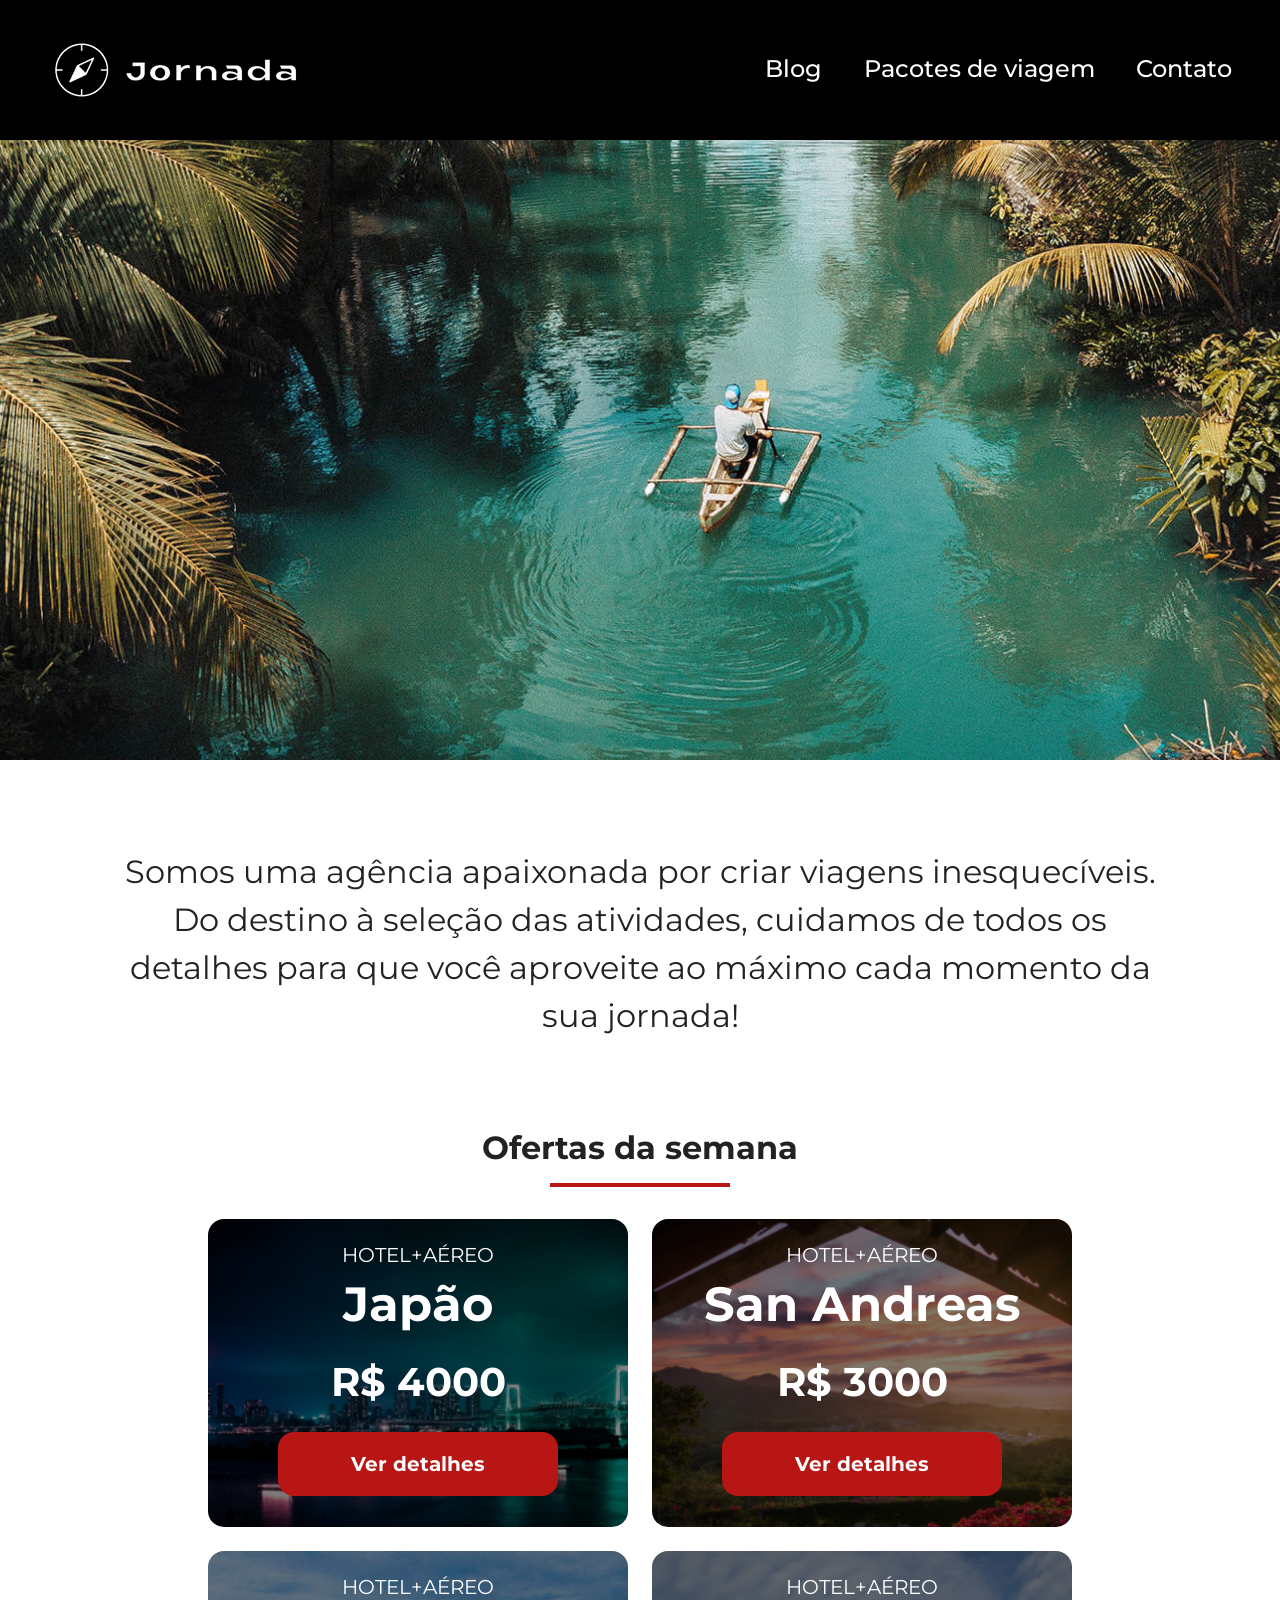
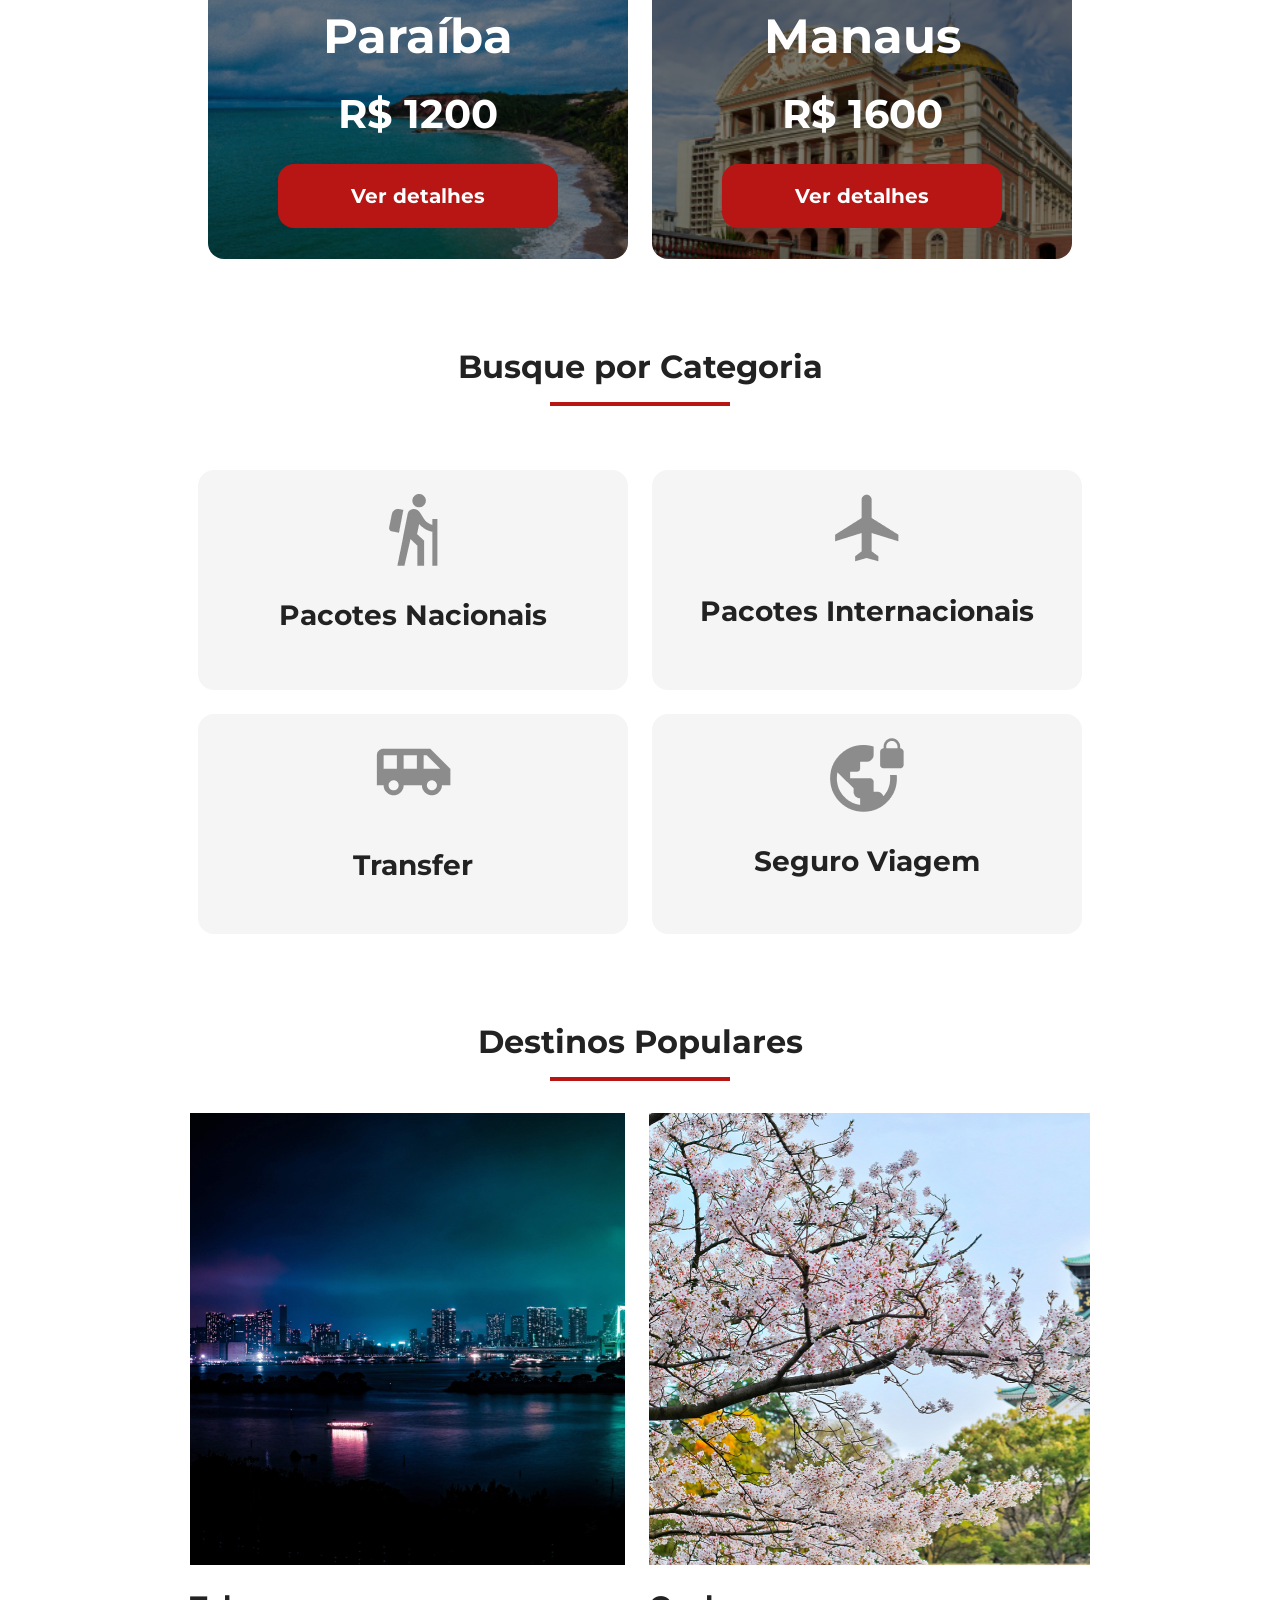
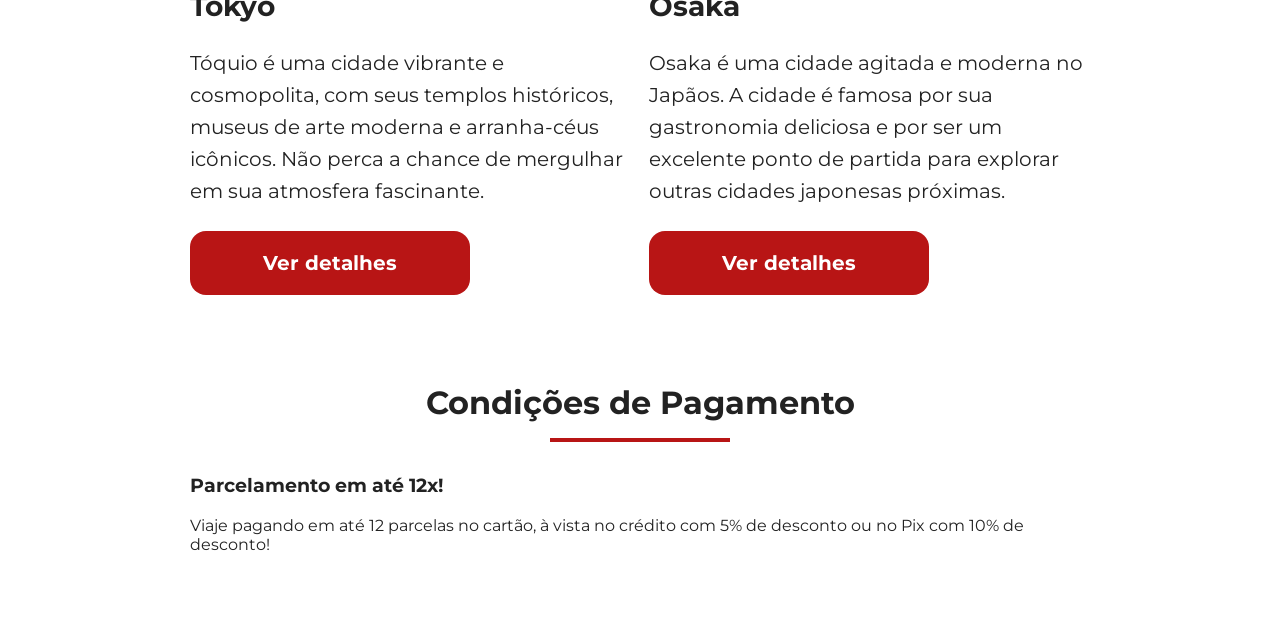
==== index.html @ ef9730ef "Adiciona estrutura da sessao de pagamentos" ====
<!DOCTYPE html>
<html lang="pt-br">
  <head>
    <meta charset="UTF-8" />
    <meta name="viewport" content="width=device-width, initial-scale=1.0" />
    <link rel="stylesheet" href="css/style.css" />
    <link rel="icon" href="favicon.png" />
    <title>Jornada Viagens</title>
  </head>
  <body>
    <header class="main-header">
      <a class="logo" href="index.html" title="Voltar para a página inicial">
        <img
          class="img-mobile"
          src="img/bussola-jornada-branca.png"
          alt="Bussola do logo Jornada Viagens na cor branca"
        />
        <img
          class="img-desktop"
          src="img/bussola-texto-jornada-branca.png"
          alt="Logo Jornada Viagens na cor branca"
        />
      </a>
      <div class="navigation-menu">
        <label for="menu">
          <img src="img/menu.png" alt="menu" />
        </label>
        <input type="checkbox" id="menu" hidden />
        <nav>
          <ul class="list-links">
            <li>
              <a href="blog.html" target="_blank" title="Acessar Blog">Blog</a>
            </li>
            <li>
              <a
                href="pacotes.html"
                target="_blank"
                title="Acessa Pacotes de Viagem"
                >Pacotes de viagem</a
              >
            </li>
            <li>
              <a href="contato.html" target="_blank" title="Acessar Contato"
                >Contato</a
              >
            </li>
          </ul>
        </nav>
      </div>
    </header>
    <section class="hero">
      <div class="hero-img"></div>
      <h2>
        Somos uma agência apaixonada por criar viagens inesquecíveis. Do destino
        à seleção das atividades, cuidamos de todos os detalhes para que você
        aproveite ao máximo cada momento da sua jornada!
      </h2>
    </section>
    <section class="offers">
      <div class="section-title">
        <h2>Ofertas da semana</h2>
        <hr />
      </div>
      <div class="offers-cards">
        <article class="card japao">
          <header>
            <p>HOTEL+AÉREO</p>
            <h3>
              Japão <br />
              <span>R$ 4000</span>
            </h3>
          </header>
          <footer>
            <a href="#" class="button">Ver detalhes</a>
          </footer>
        </article>

        <article class="card san-andreas">
          <header>
            <p>HOTEL+AÉREO</p>
            <h3>
              San Andreas <br />
              <span>R$ 3000</span>
            </h3>
          </header>
          <footer>
            <a href="#" class="button">Ver detalhes</a>
          </footer>
        </article>

        <article class="card paraiba">
          <header>
            <p>HOTEL+AÉREO</p>
            <h3>
              Paraíba <br />
              <span>R$ 1200</span>
            </h3>
          </header>
          <footer>
            <a href="#" class="button">Ver detalhes</a>
          </footer>
        </article>

        <article class="card manaus">
          <header>
            <p>HOTEL+AÉREO</p>
            <h3>
              Manaus <br />
              <span>R$ 1600</span>
            </h3>
          </header>
          <footer>
            <a href="#" class="button">Ver detalhes</a>
          </footer>
        </article>
      </div>
    </section>
    <section class="categories">
      <div class="section-title">
        <h2>Busque por Categoria</h2>
        <hr />
      </div>
      <div class="categories-cards">
        <a
          href="#"
          class="card"
          target="_blank"
          title="Busque pela categotia Pacotes Nacionais"
        >
          <img
            src="img/ícone - pacotes nacionais.png"
            alt="ícone cinza representando uma pessoa fazendo tranking"
          />
          <h3>Pacotes Nacionais</h3>
        </a>

        <a
          href="#"
          class="card"
          target="_blank"
          title="Busque pela categotia Pacotes Internacionais"
        >
          <img
            src="img/ícone - pacotes interacionais.png"
            alt="ícone cinza representando um avião"
          />
          <h3>Pacotes Internacionais</h3>
        </a>

        <a
          href="#"
          class="card single-line transfer"
          target="_blank"
          title="Busque pela categotia Transfer"
        >
          <img
            src="img/ícone -transfer.png"
            alt="ícone cinza representando um ônibus"
          />
          <h3>Transfer</h3>
        </a>

        <a
          href="#"
          class="card single-line"
          target="_blank"
          title="Busque pela categotia Seguro Viagem"
        >
          <img
            src="img/ícone - seguro viagem.png"
            alt="ícone cinza representando o mundo com um cadeado"
          />
          <h3>Seguro Viagem</h3>
        </a>
      </div>
    </section>
    <section class="destinations">
      <div class="section-title">
        <h2>Destinos Populares</h2>
        <hr />
      </div>
      <div class="destinations-itens">
        <article class="item tokyo">
          <header>
            <div class="img-item"></div>
          </header>
          <h4>Tokyo</h4>
          <p>
            Tóquio é uma cidade vibrante e cosmopolita, com seus templos
            históricos, museus de arte moderna e arranha-céus icônicos. Não
            perca a chance de mergulhar em sua atmosfera fascinante.
          </p>
          <footer>
            <a
              href="#"
              class="button"
              target="_blank"
              title="Veja mais detalhes do destino Tokyo"
              >Ver detalhes</a
            >
          </footer>
        </article>
        <article class="item osaka">
          <header>
            <div class="img-item"></div>
          </header>
          <h4>Osaka</h4>
          <p>
            Osaka é uma cidade agitada e moderna no Japãos. A cidade é famosa
            por sua gastronomia deliciosa e por ser um excelente ponto de
            partida para explorar outras cidades japonesas próximas.
          </p>
          <footer>
            <a
              href="#"
              class="button"
              target="_blank"
              title="Veja mais detalhes do destiono Osaka"
              >Ver detalhes</a
            >
          </footer>
        </article>
      </div>
    </section>
    <section class="payments">
      <div class="section-title">
        <h2>Condições de Pagamento</h2>
        <hr />
      </div>
      <div class="text-content">
        <h3>Parcelamento em até 12x!</h3>
        <p>Viaje pagando em até 12 parcelas no cartão, à vista no crédito com 5% de desconto ou no Pix com 10% de desconto! </p>
      </div>
      <div class="image-content">
        <div class="image bag"></div>
        <div class="image passport"></div>
        <div class="image people"></div>
      </div>
    </section>
  </body>
</html>
---- css/style.css ----
@import url(global.css);
@import url(header.css);
@import url(hero.css);
@import url(offers.css);
@import url(categories.css);
@import url(destinations.css);
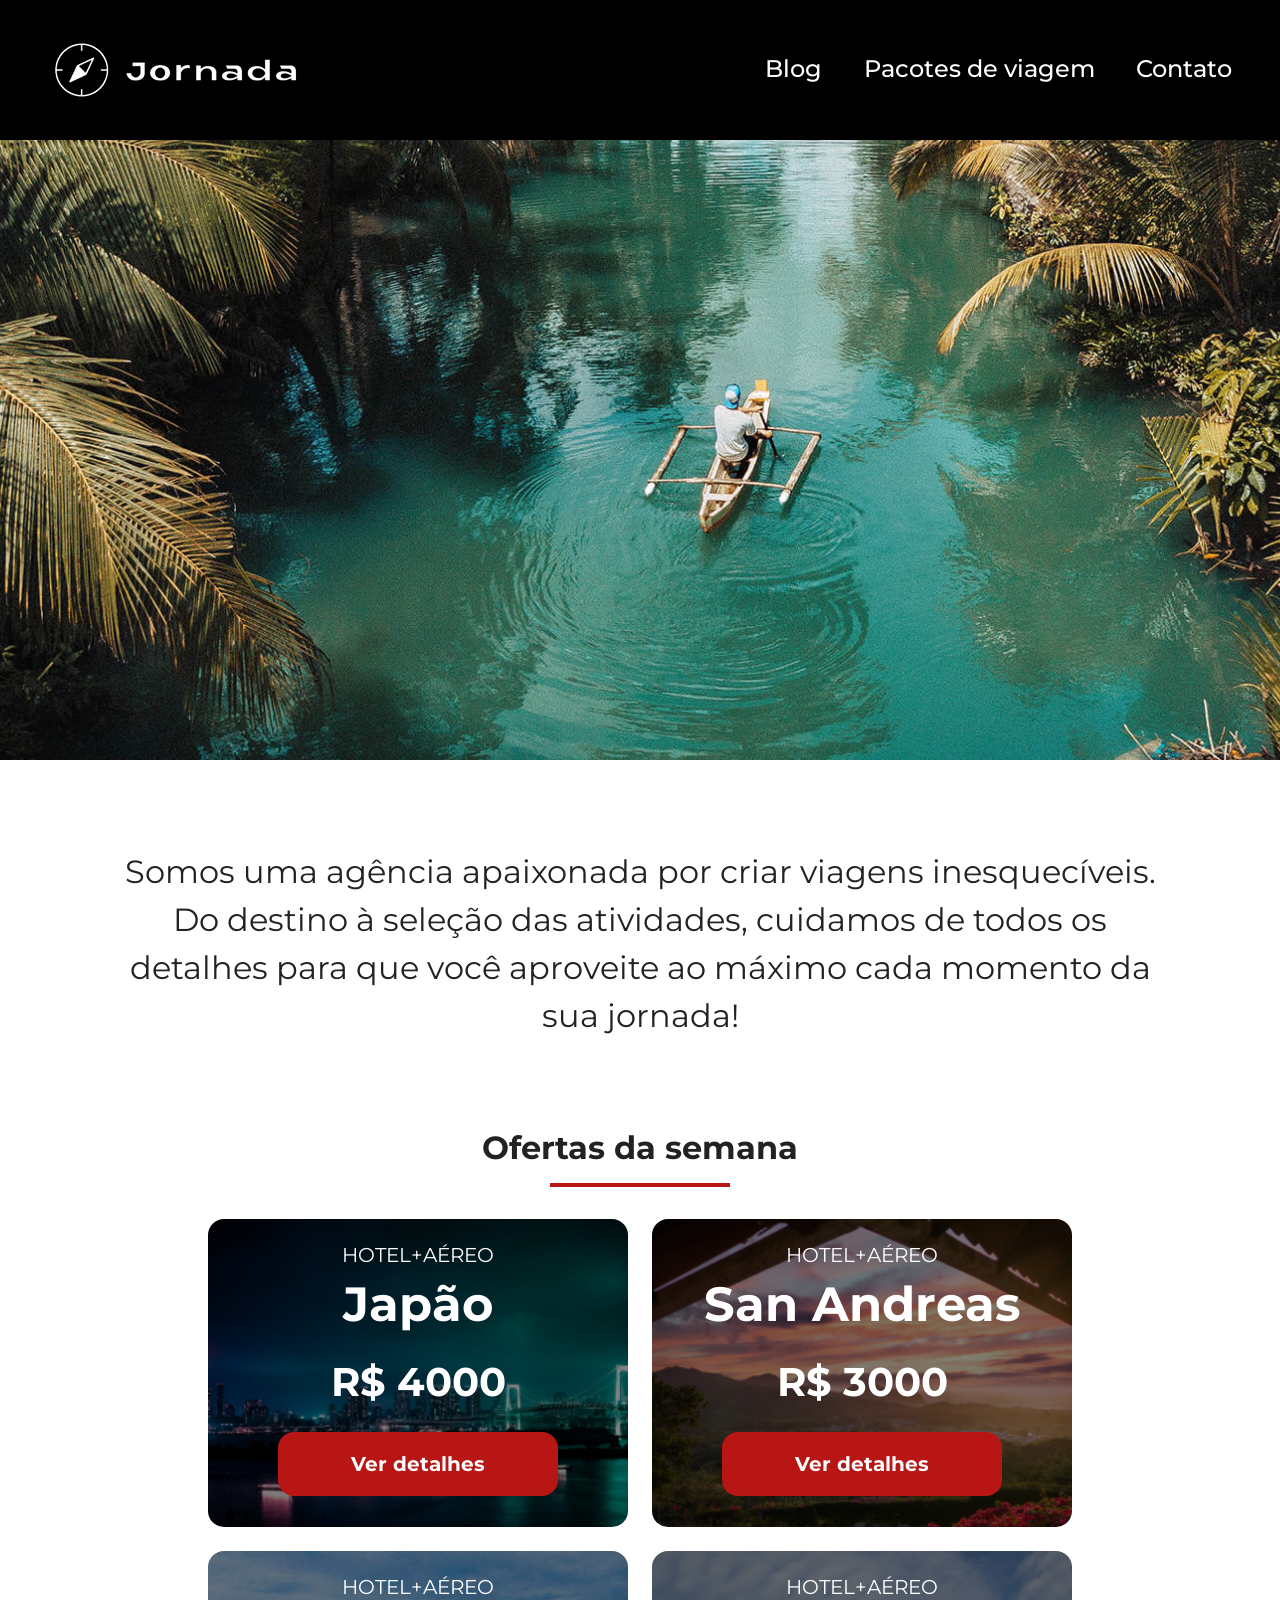
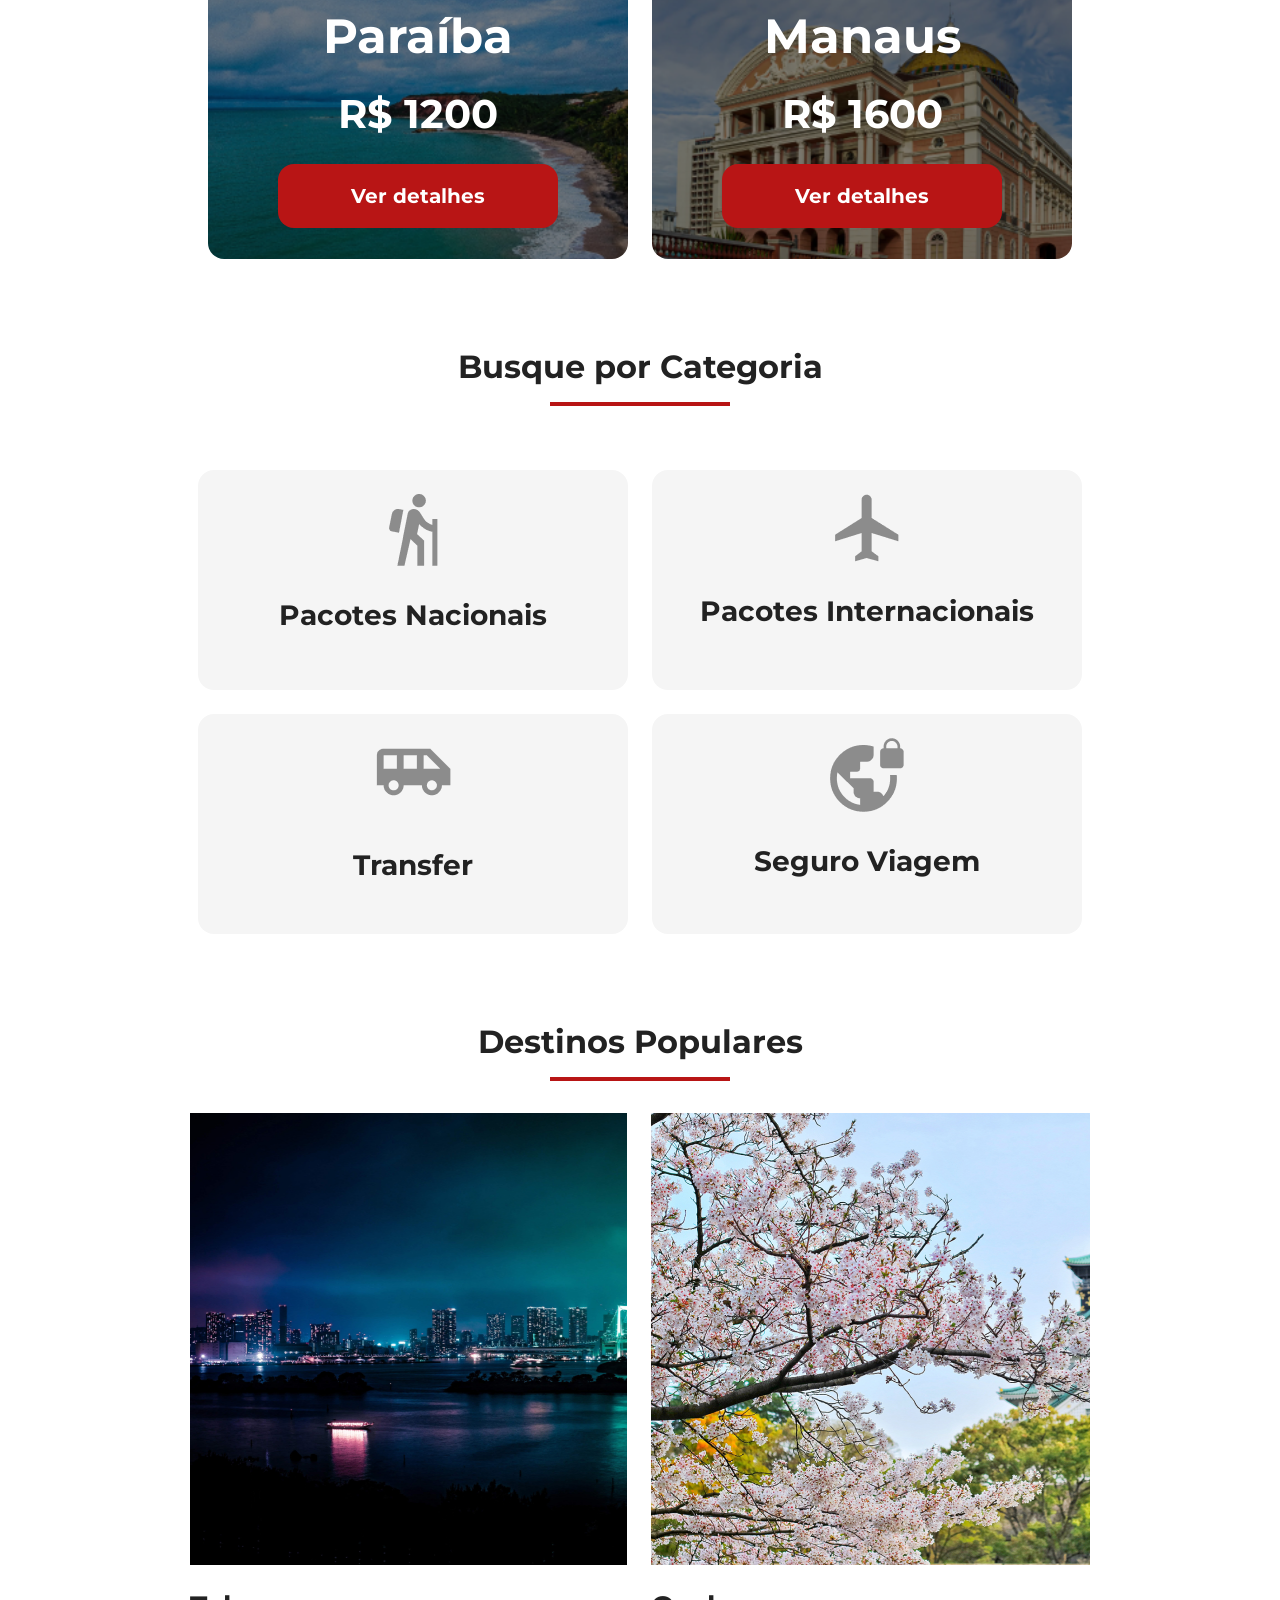
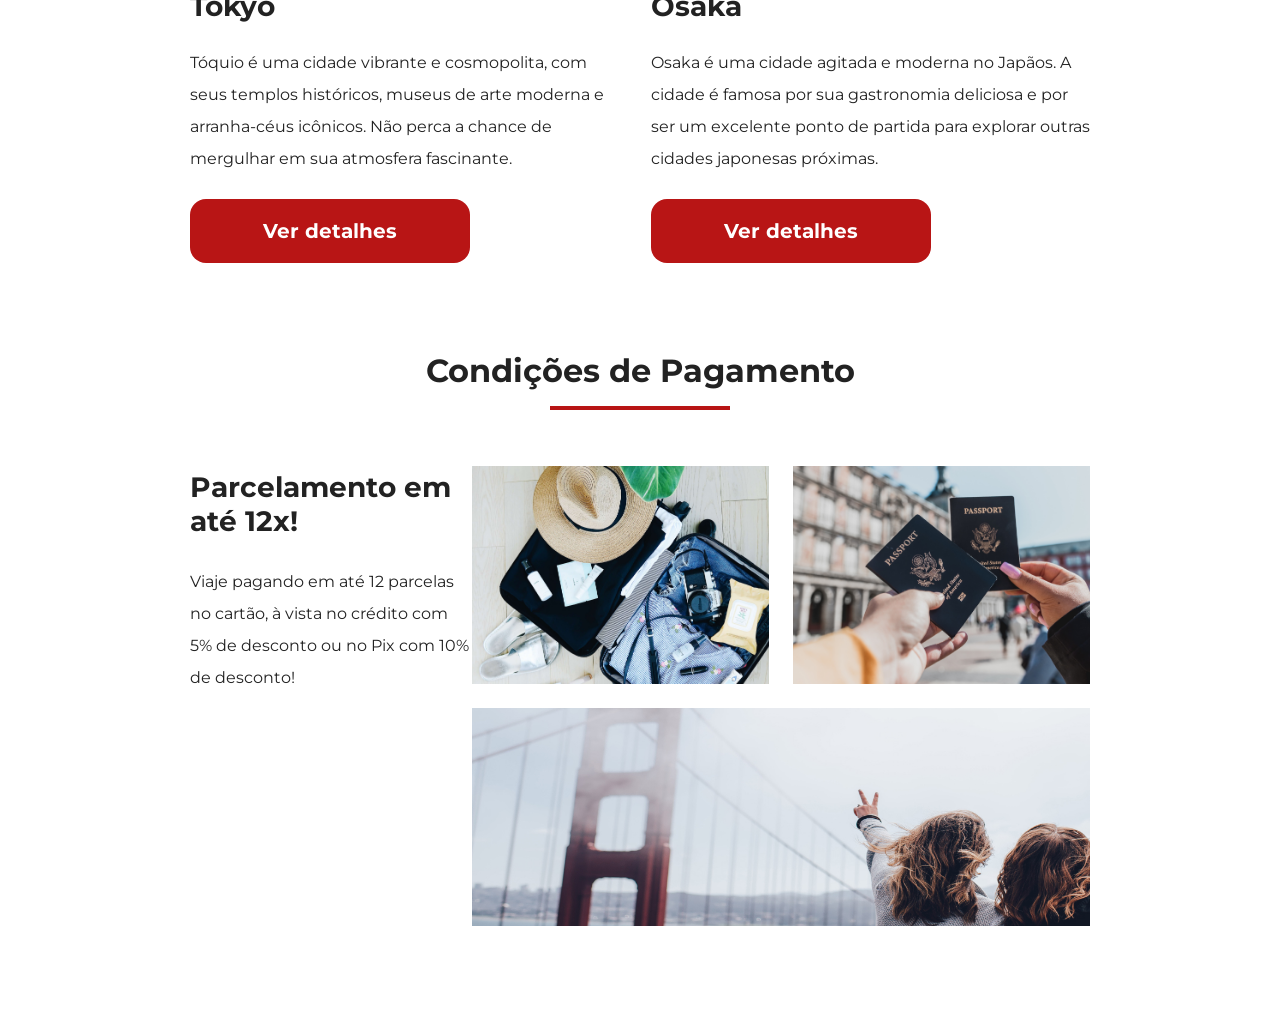
==== commit 6ff6144e: "Adiciona grid na sessao payments" ====
--- a/index.html
+++ b/index.html
@@ -131,7 +131,7 @@
             src="img/ícone - pacotes nacionais.png"
             alt="ícone cinza representando uma pessoa fazendo tranking"
           />
-          <h3>Pacotes Nacionais</h3>
+          <h3 class="content-title">Pacotes Nacionais</h3>
         </a>
 
         <a
@@ -144,7 +144,7 @@
             src="img/ícone - pacotes interacionais.png"
             alt="ícone cinza representando um avião"
           />
-          <h3>Pacotes Internacionais</h3>
+          <h3 class="content-title">Pacotes Internacionais</h3>
         </a>
 
         <a
@@ -157,7 +157,7 @@
             src="img/ícone -transfer.png"
             alt="ícone cinza representando um ônibus"
           />
-          <h3>Transfer</h3>
+          <h3 class="content-title">Transfer</h3>
         </a>
 
         <a
@@ -170,7 +170,7 @@
             src="img/ícone - seguro viagem.png"
             alt="ícone cinza representando o mundo com um cadeado"
           />
-          <h3>Seguro Viagem</h3>
+          <h3 class="content-title">Seguro Viagem</h3>
         </a>
       </div>
     </section>
@@ -184,8 +184,8 @@
           <header>
             <div class="img-item"></div>
           </header>
-          <h4>Tokyo</h4>
-          <p>
+          <h4 class="content-title">Tokyo</h4>
+          <p class="content-text">
             Tóquio é uma cidade vibrante e cosmopolita, com seus templos
             históricos, museus de arte moderna e arranha-céus icônicos. Não
             perca a chance de mergulhar em sua atmosfera fascinante.
@@ -204,8 +204,8 @@
           <header>
             <div class="img-item"></div>
           </header>
-          <h4>Osaka</h4>
-          <p>
+          <h4 class="content-title">Osaka</h4>
+          <p class="content-text">
             Osaka é uma cidade agitada e moderna no Japãos. A cidade é famosa
             por sua gastronomia deliciosa e por ser um excelente ponto de
             partida para explorar outras cidades japonesas próximas.
@@ -227,14 +227,19 @@
         <h2>Condições de Pagamento</h2>
         <hr />
       </div>
-      <div class="text-content">
-        <h3>Parcelamento em até 12x!</h3>
-        <p>Viaje pagando em até 12 parcelas no cartão, à vista no crédito com 5% de desconto ou no Pix com 10% de desconto! </p>
-      </div>
-      <div class="image-content">
-        <div class="image bag"></div>
-        <div class="image passport"></div>
-        <div class="image people"></div>
+      <div class="contant-container">
+        <div class="text-content">
+          <h3 class="content-title">Parcelamento em até 12x!</h3>
+          <p class="content-text">
+            Viaje pagando em até 12 parcelas no cartão, à vista no crédito com
+            5% de desconto ou no Pix com 10% de desconto!
+          </p>
+        </div>
+        <div class="image-gallery">
+          <div class="image-first"></div>
+          <div class="image-second"></div>
+          <div class="image-third colspan-2"></div>
+        </div>
       </div>
     </section>
   </body>
--- a/css/style.css
+++ b/css/style.css
@@ -4,3 +4,4 @@
 @import url(offers.css);
 @import url(categories.css);
 @import url(destinations.css);
+@import url(payments.css);
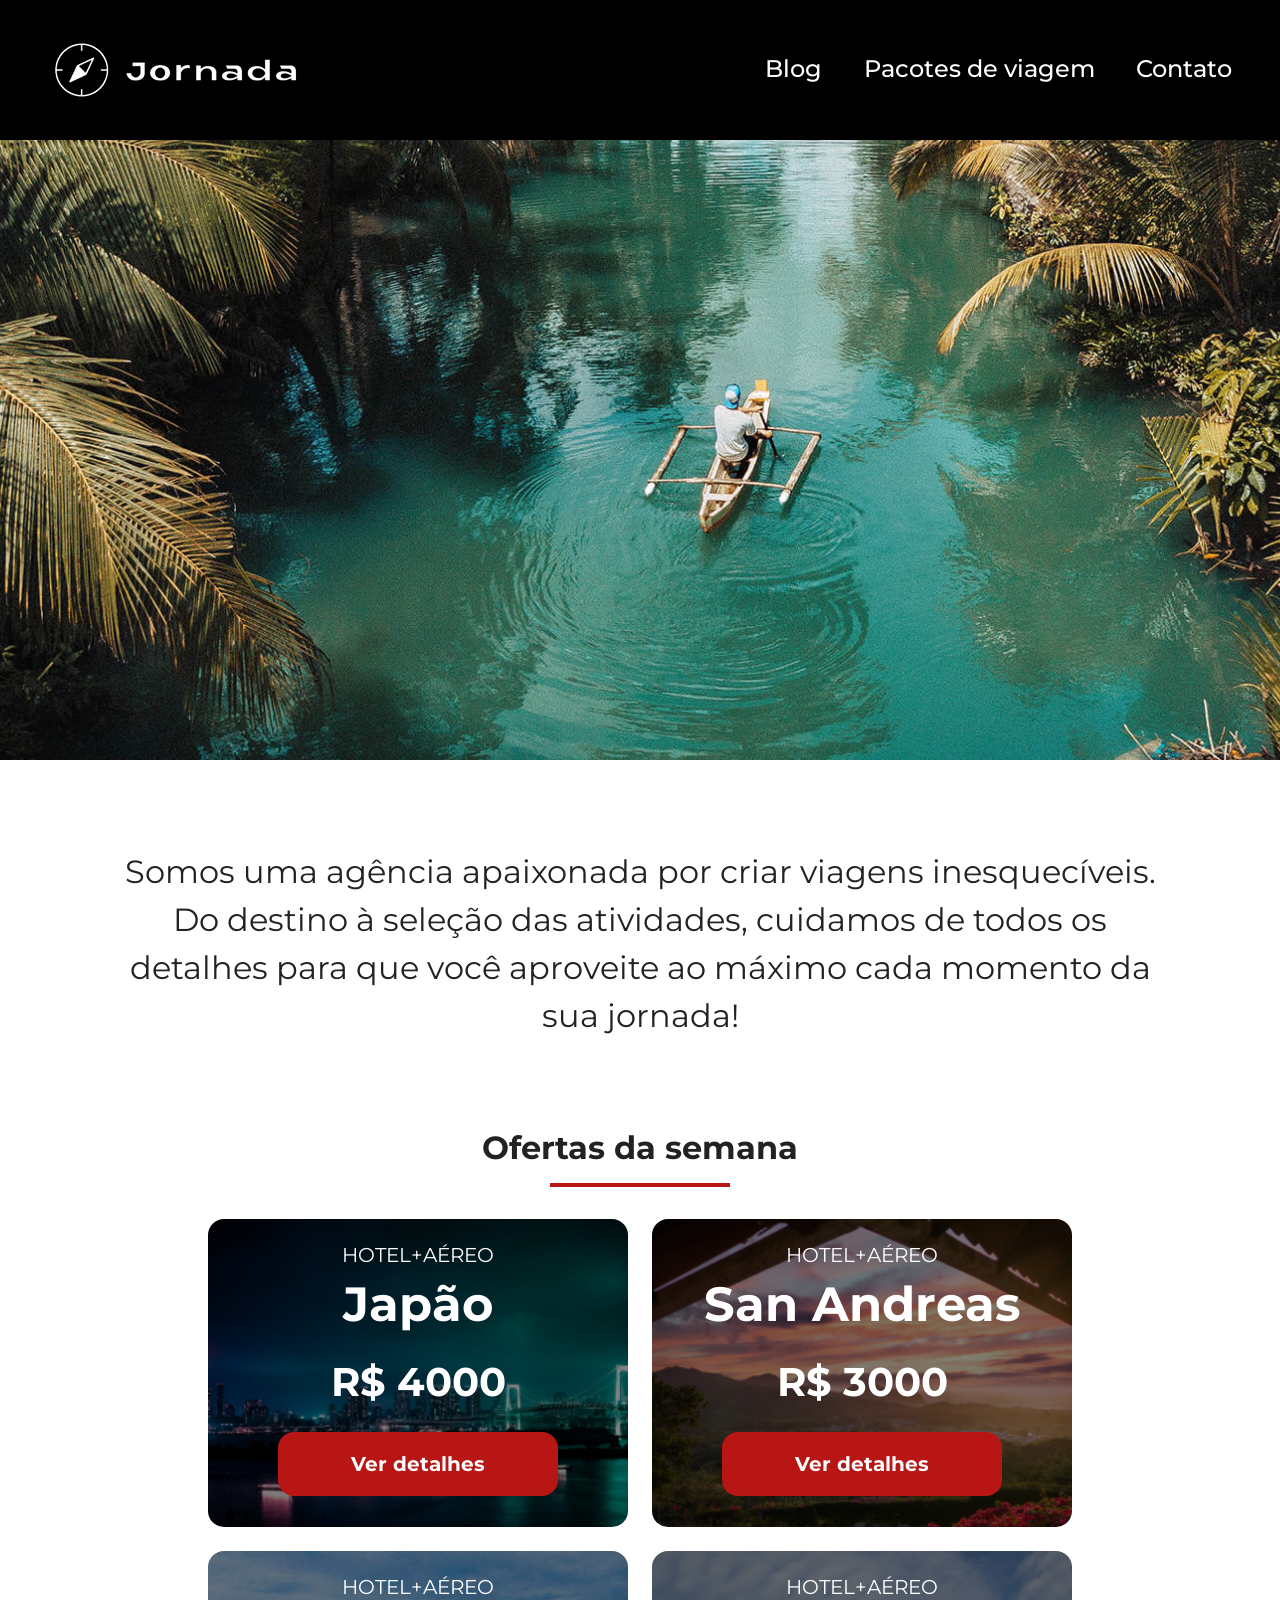
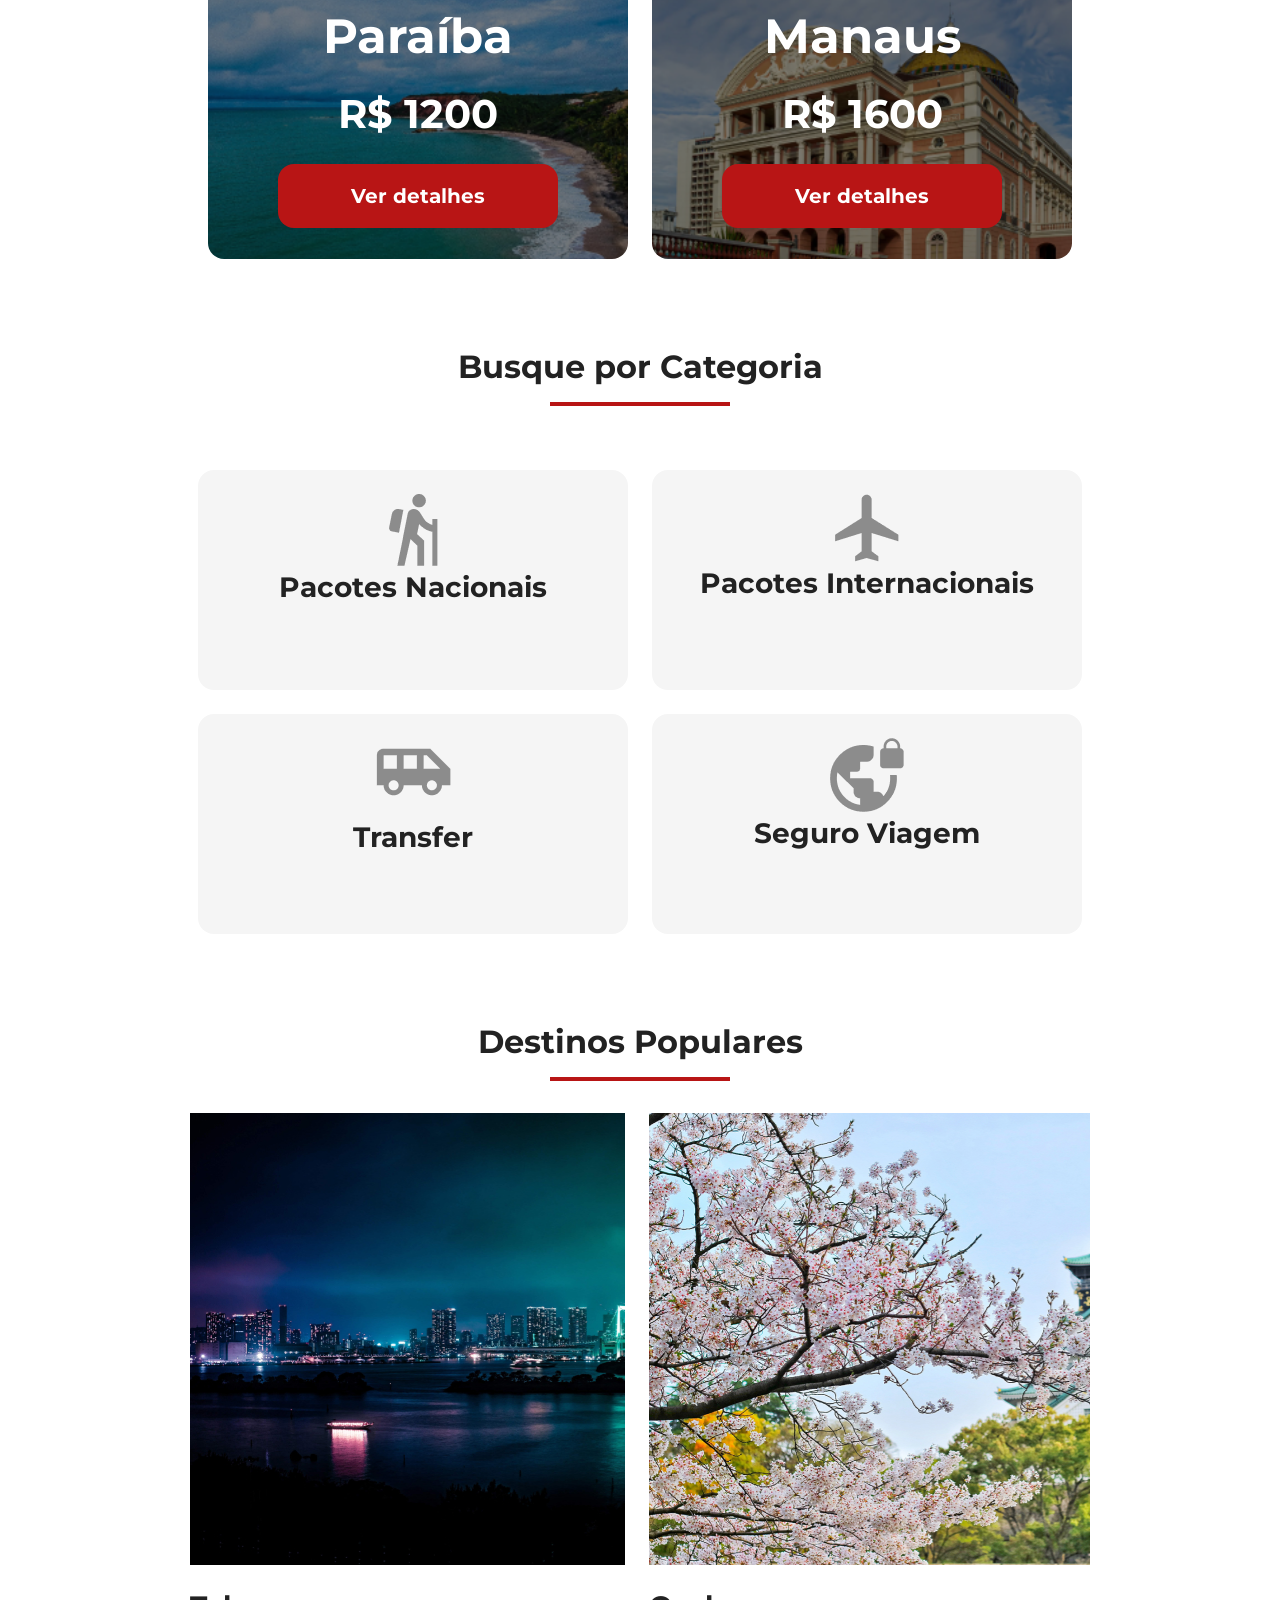
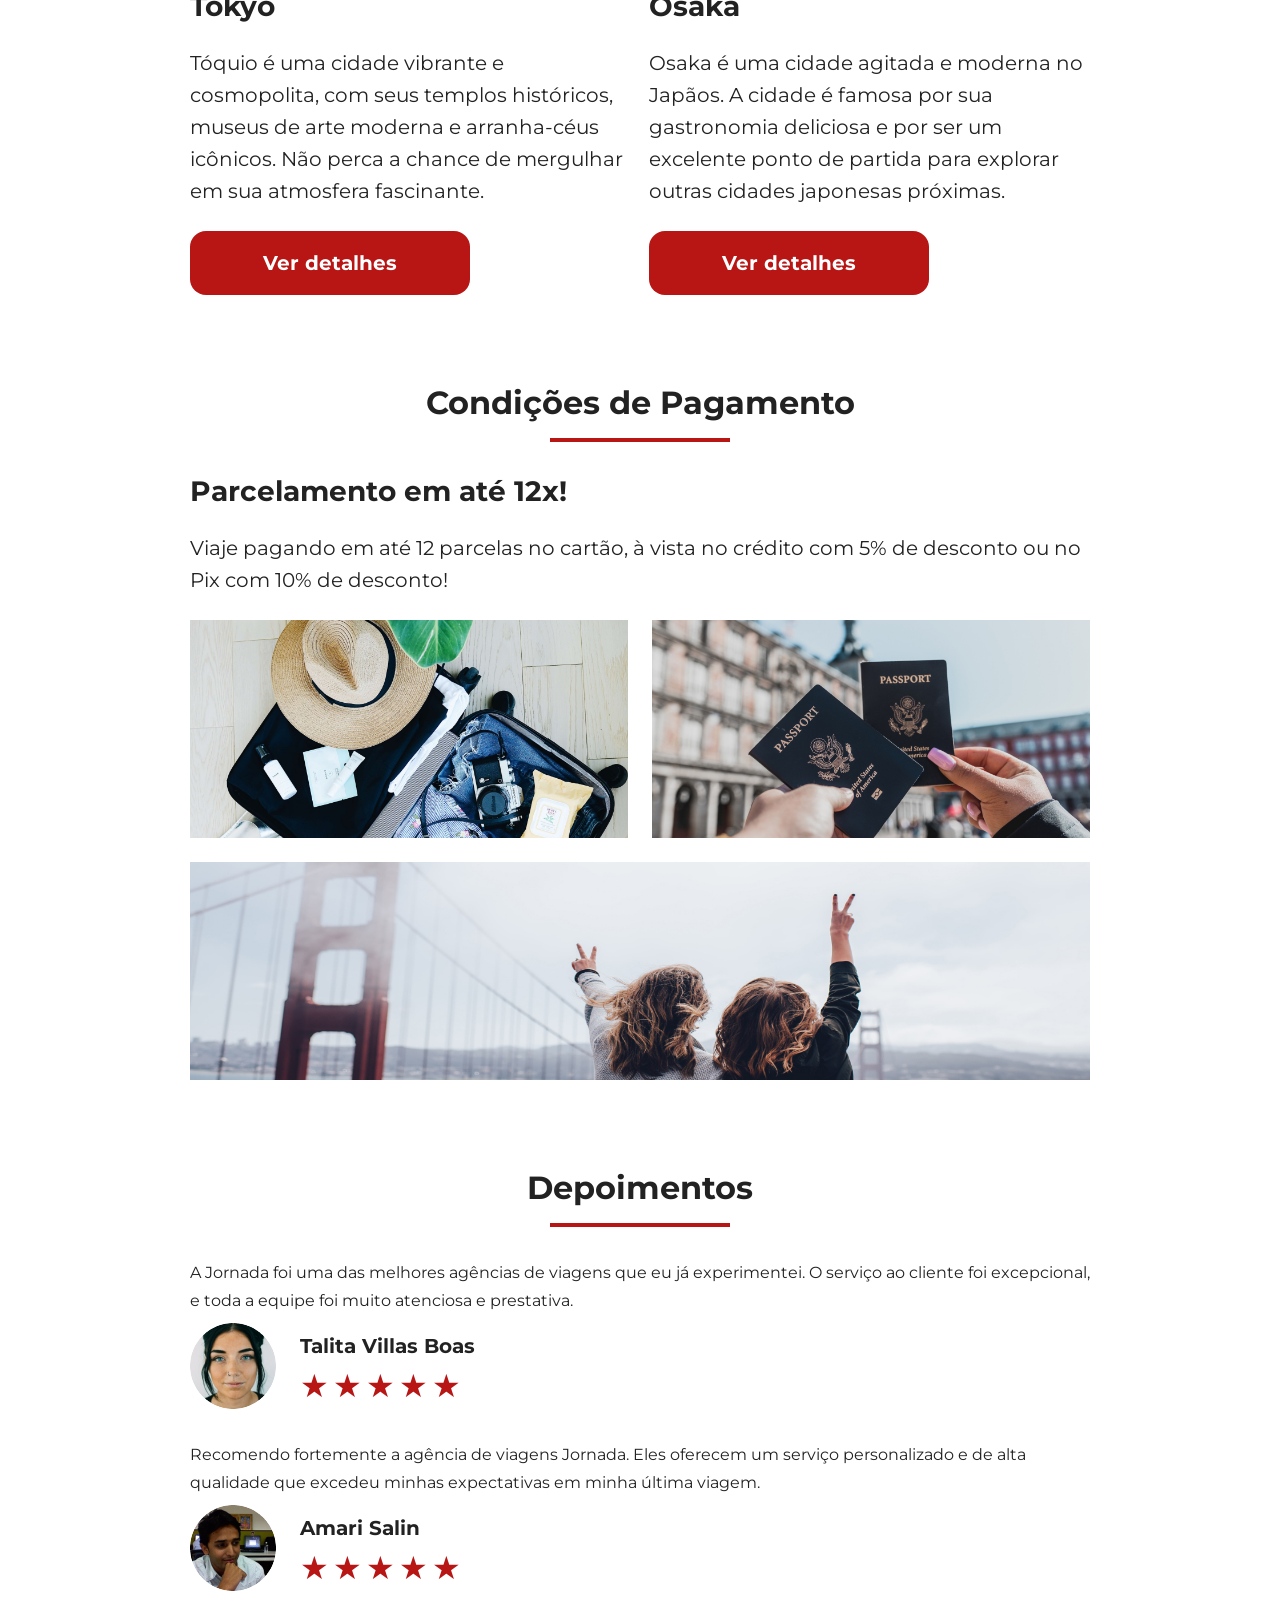
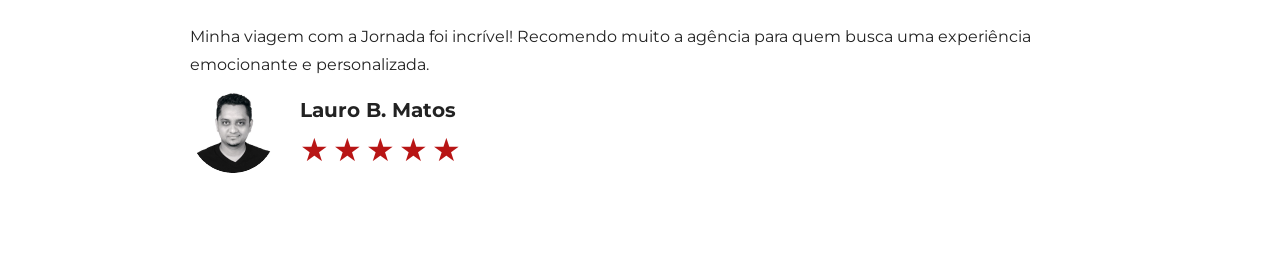
==== commit b013d2f3: "Finaliza estilos do mobile" ====
--- a/index.html
+++ b/index.html
@@ -242,5 +242,87 @@
         </div>
       </div>
     </section>
+    <section class="testimonials">
+      <div class="section-title">
+        <h2>Depoimentos</h2>
+        <hr />
+      </div>
+      <div class="testimonial-container">
+        <article>
+          <header>
+            <p>
+              A Jornada foi uma das melhores agências de viagens que eu já
+              experimentei. O serviço ao cliente foi excepcional, e toda a
+              equipe foi muito atenciosa e prestativa.
+            </p>
+          </header>
+          <footer>
+            <img
+              src="img/Avatar-Talita.png"
+              alt="Imagem de perfil da cliente Talita Villas Boas"
+            />
+            <div class="profile-content">
+              <h4>Talita Villas Boas</h4>
+              <div class="rating">
+                <span class="star">★</span>
+                <span class="star">★</span>
+                <span class="star">★</span>
+                <span class="star">★</span>
+                <span class="star">★</span>
+              </div>
+            </div>
+          </footer>
+        </article>
+        <article>
+          <header>
+            <p>
+              Recomendo fortemente a agência de viagens Jornada. Eles oferecem
+              um serviço personalizado e de alta qualidade que excedeu minhas
+              expectativas em minha última viagem.
+            </p>
+          </header>
+          <footer>
+            <img
+              src="img/Avatar-Amari.png"
+              alt="Imagem de Perfil do cliente Amari Salin"
+            />
+            <div class="profile-content">
+              <h4>Amari Salin</h4>
+              <div class="rating">
+                <span class="star">★</span>
+                <span class="star">★</span>
+                <span class="star">★</span>
+                <span class="star">★</span>
+                <span class="star">★</span>
+              </div>
+            </div>
+          </footer>
+        </article>
+        <article>
+          <header>
+            <p>
+              Minha viagem com a Jornada foi incrível! Recomendo muito a agência
+              para quem busca uma experiência emocionante e personalizada.
+            </p>
+          </header>
+          <footer>
+            <img
+              src="img/Avatar-Lauro.png"
+              alt="Imagem de perfil do cliente Lauro B. Matos"
+            />
+            <div class="profile-content">
+              <h4>Lauro B. Matos</h4>
+              <div class="rating">
+                <span class="star">★</span>
+                <span class="star">★</span>
+                <span class="star">★</span>
+                <span class="star">★</span>
+                <span class="star">★</span>
+              </div>
+            </div>
+          </footer>
+        </article>
+      </div>
+    </section>
   </body>
 </html>
--- a/css/style.css
+++ b/css/style.css
@@ -5,3 +5,4 @@
 @import url(categories.css);
 @import url(destinations.css);
 @import url(payments.css);
+@import url(testimonials.css);
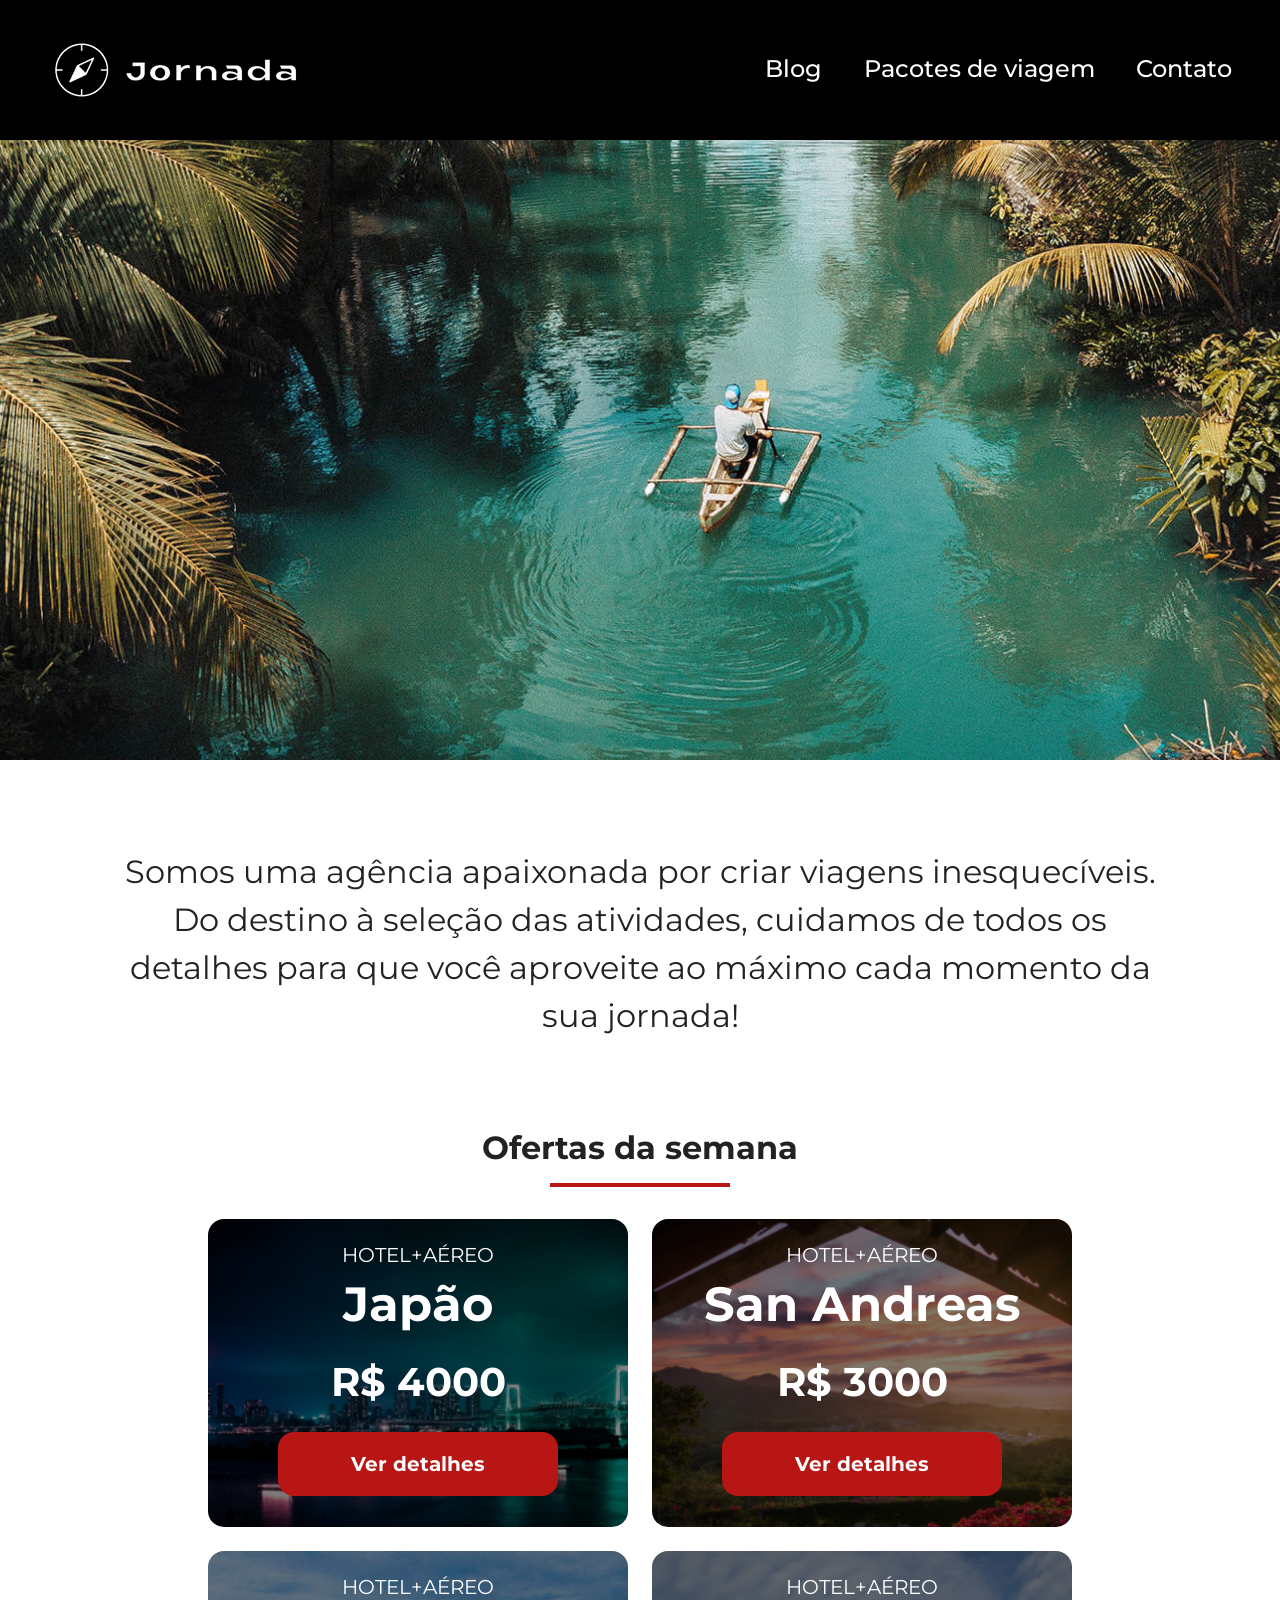
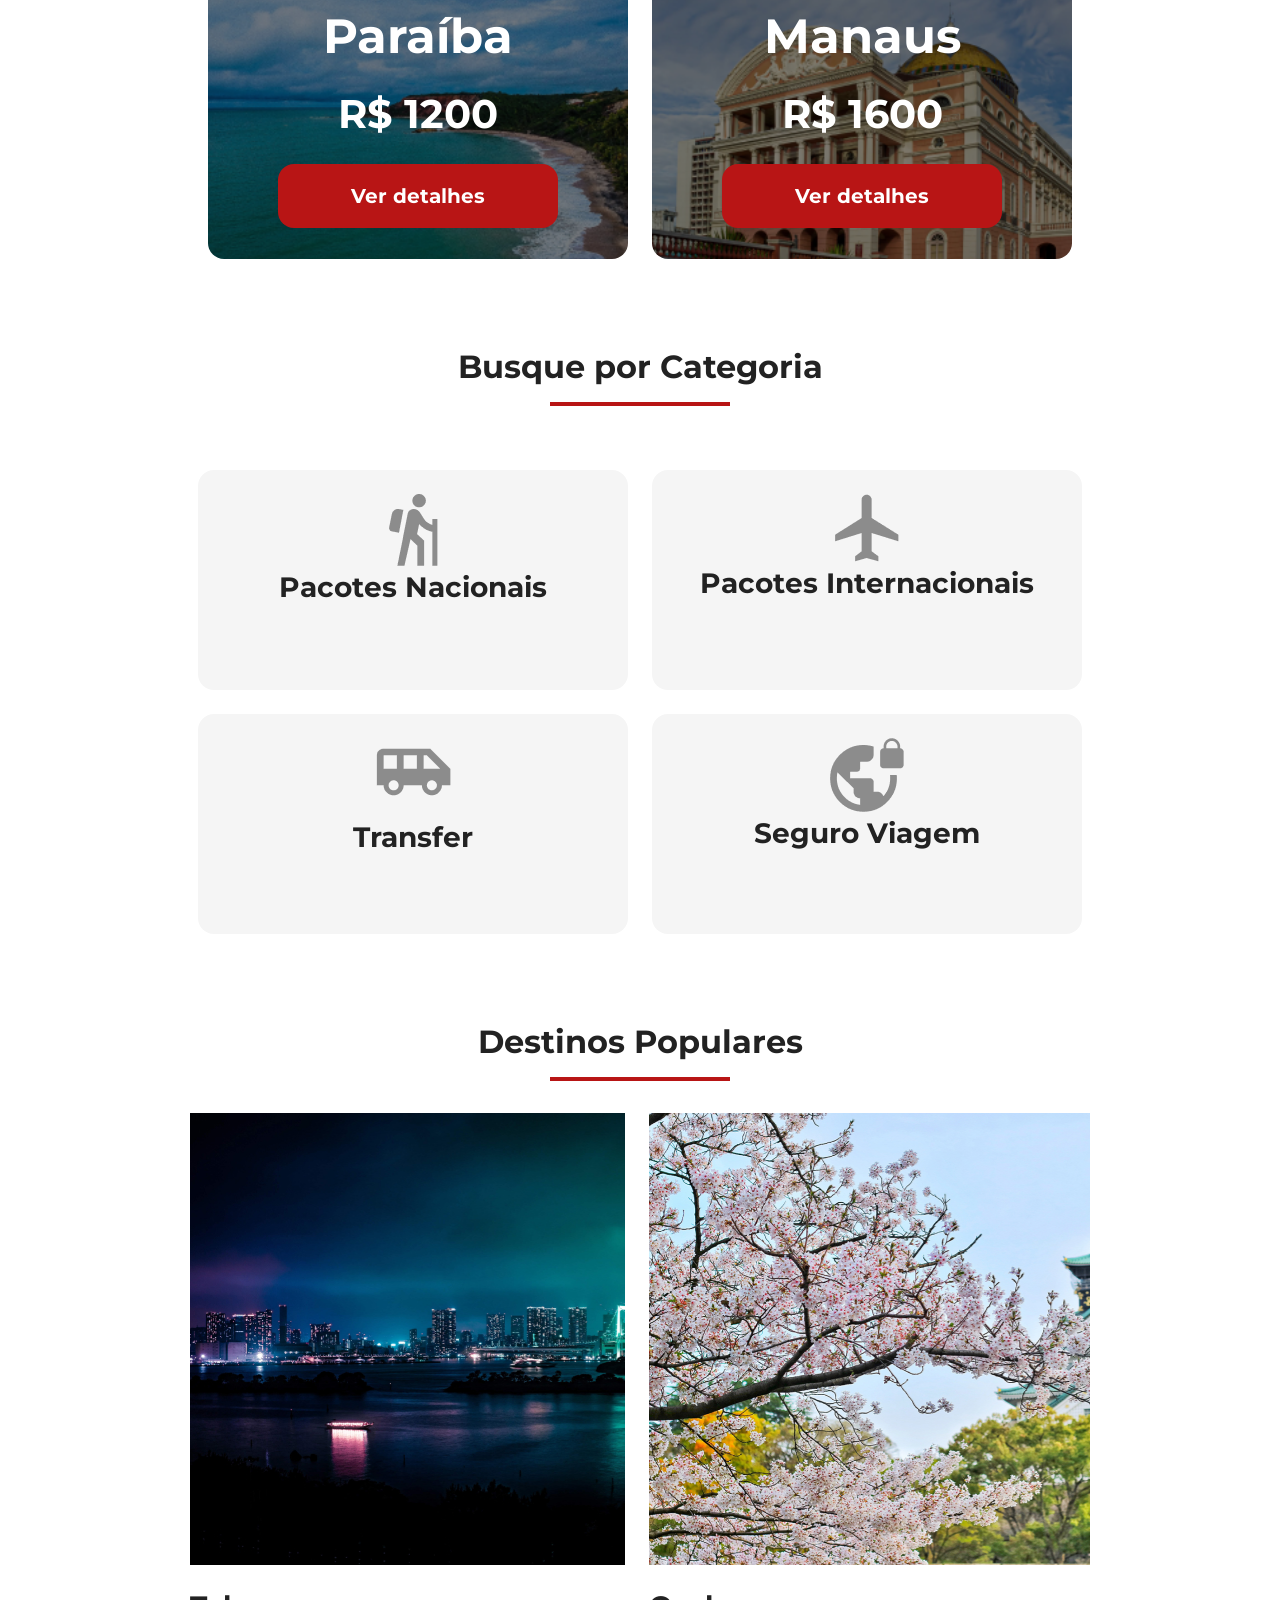
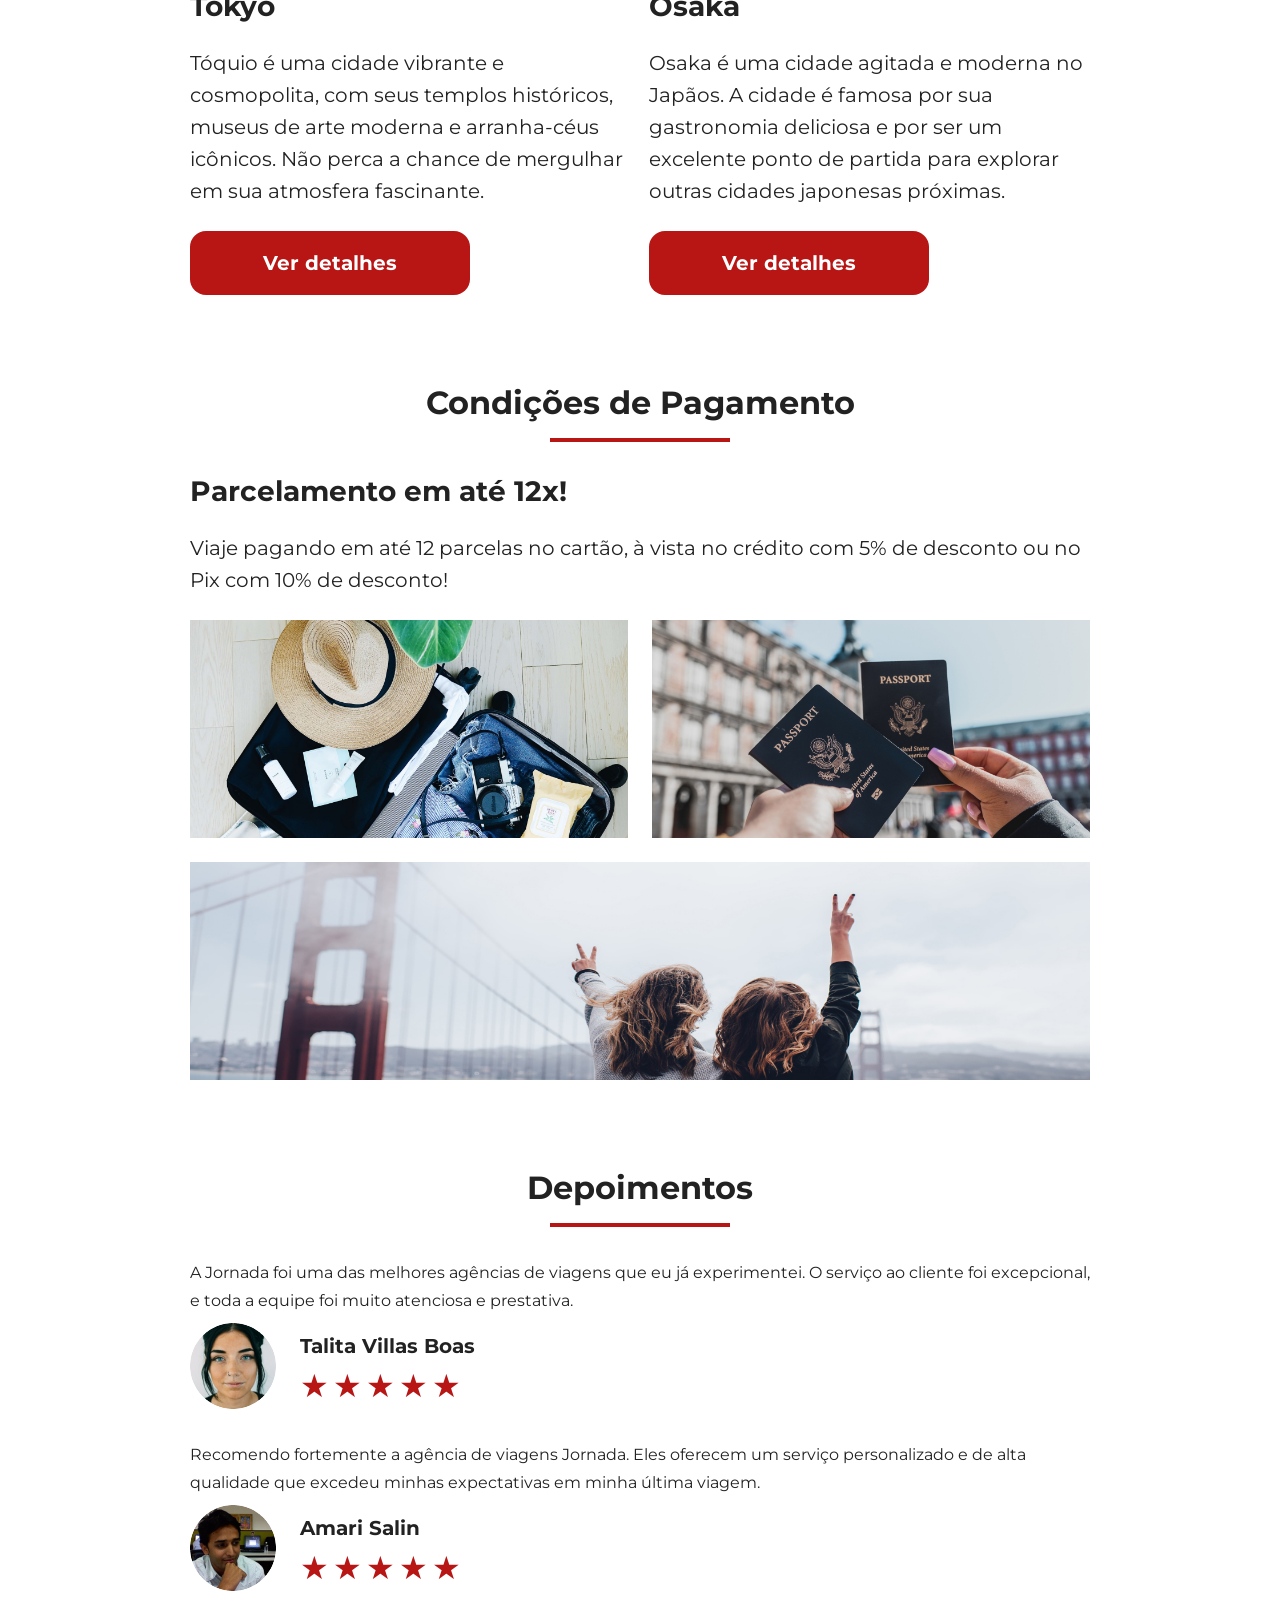
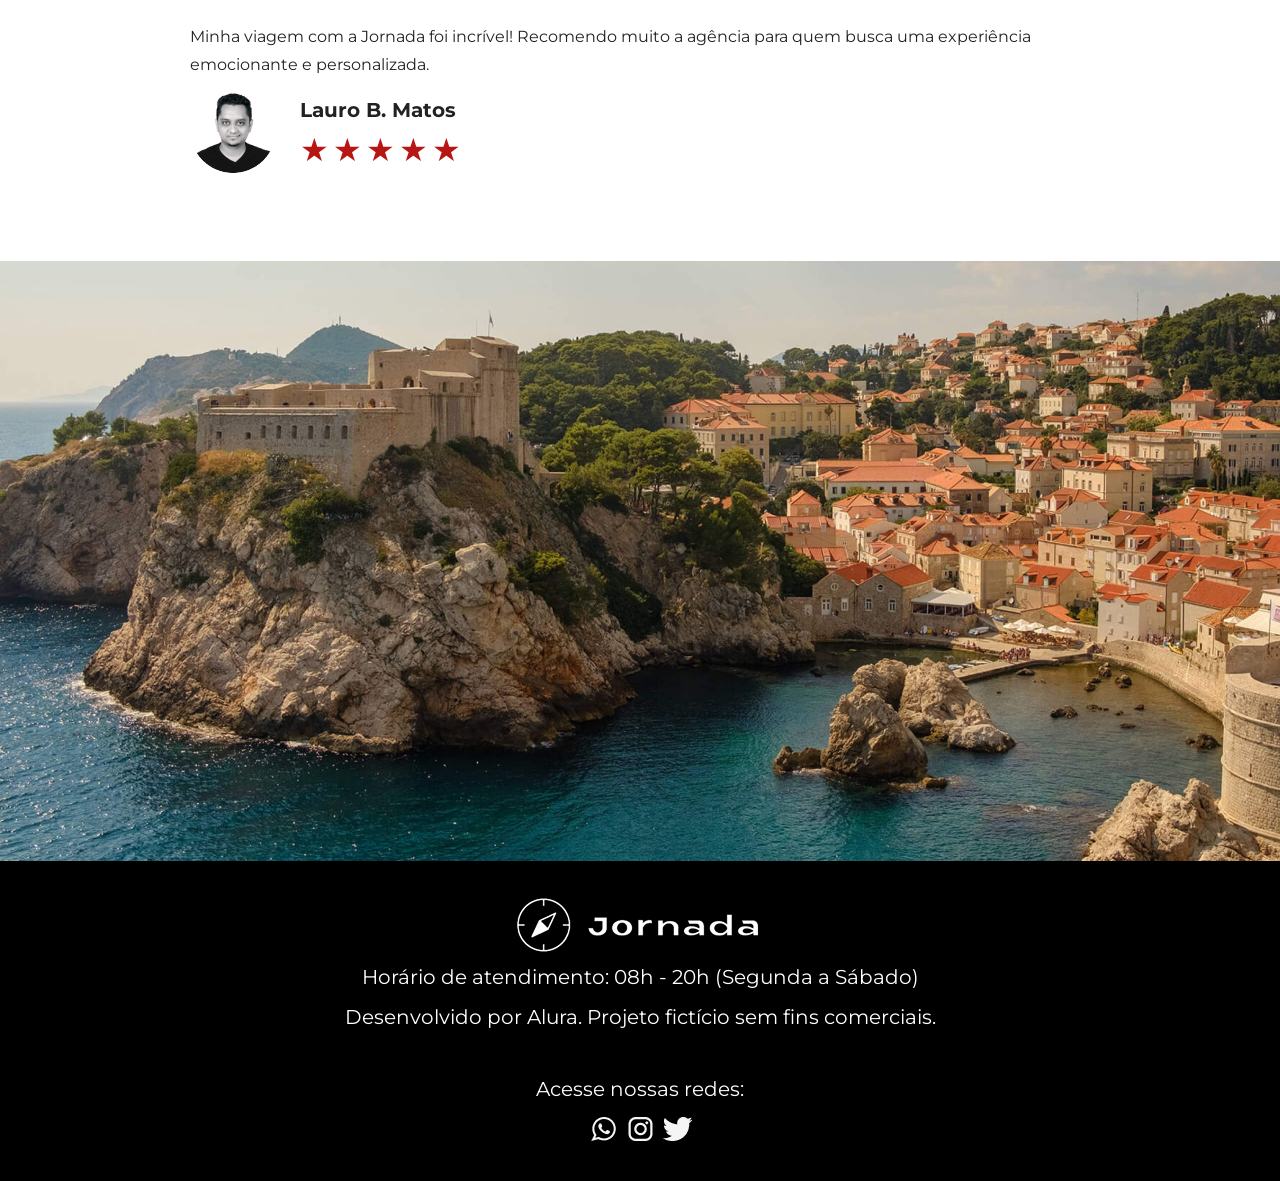
==== commit 029b1844: "Adiciona melhorias de acessibilidade" ====
--- a/index.html
+++ b/index.html
@@ -1,5 +1,5 @@
 <!DOCTYPE html>
-<html lang="pt-br">
+<html lang="pt-br" suppresshydrationwarning="true" data-lt-installed="true">
   <head>
     <meta charset="UTF-8" />
     <meta name="viewport" content="width=device-width, initial-scale=1.0" />
@@ -48,281 +48,321 @@
         </nav>
       </div>
     </header>
-    <section class="hero">
-      <div class="hero-img"></div>
-      <h2>
-        Somos uma agência apaixonada por criar viagens inesquecíveis. Do destino
-        à seleção das atividades, cuidamos de todos os detalhes para que você
-        aproveite ao máximo cada momento da sua jornada!
-      </h2>
-    </section>
-    <section class="offers">
-      <div class="section-title">
-        <h2>Ofertas da semana</h2>
-        <hr />
+    <main>
+      <section class="hero">
+        <div class="hero-img"></div>
+        <h2>
+          Somos uma agência apaixonada por criar viagens inesquecíveis. Do
+          destino à seleção das atividades, cuidamos de todos os detalhes para
+          que você aproveite ao máximo cada momento da sua jornada!
+        </h2>
+      </section>
+      <section class="offers">
+        <div class="section-title">
+          <h2>Ofertas da semana</h2>
+          <hr />
+        </div>
+        <div class="offers-cards">
+          <article class="card japao">
+            <header>
+              <p>HOTEL+AÉREO</p>
+              <h3>
+                Japão <br />
+                <span>R$ 4000</span>
+              </h3>
+            </header>
+            <footer>
+              <a href="#" class="button">Ver detalhes</a>
+            </footer>
+          </article>
+
+          <article class="card san-andreas">
+            <header>
+              <p>HOTEL+AÉREO</p>
+              <h3>
+                San Andreas <br />
+                <span>R$ 3000</span>
+              </h3>
+            </header>
+            <footer>
+              <a href="#" class="button">Ver detalhes</a>
+            </footer>
+          </article>
+
+          <article class="card paraiba">
+            <header>
+              <p>HOTEL+AÉREO</p>
+              <h3>
+                Paraíba <br />
+                <span>R$ 1200</span>
+              </h3>
+            </header>
+            <footer>
+              <a href="#" class="button">Ver detalhes</a>
+            </footer>
+          </article>
+
+          <article class="card manaus">
+            <header>
+              <p>HOTEL+AÉREO</p>
+              <h3>
+                Manaus <br />
+                <span>R$ 1600</span>
+              </h3>
+            </header>
+            <footer>
+              <a href="#" class="button">Ver detalhes</a>
+            </footer>
+          </article>
+        </div>
+      </section>
+      <section class="categories">
+        <div class="section-title">
+          <h2>Busque por Categoria</h2>
+          <hr />
+        </div>
+        <div class="categories-cards">
+          <a
+            href="#"
+            class="card"
+            target="_blank"
+            title="Busque pela categotia Pacotes Nacionais"
+          >
+            <img
+              src="img/ícone - pacotes nacionais.png"
+              alt="ícone cinza representando uma pessoa fazendo tranking"
+            />
+            <h3 class="content-title">Pacotes Nacionais</h3>
+          </a>
+
+          <a
+            href="#"
+            class="card"
+            target="_blank"
+            title="Busque pela categotia Pacotes Internacionais"
+          >
+            <img
+              src="img/ícone - pacotes interacionais.png"
+              alt="ícone cinza representando um avião"
+            />
+            <h3 class="content-title">Pacotes Internacionais</h3>
+          </a>
+
+          <a
+            href="#"
+            class="card single-line transfer"
+            target="_blank"
+            title="Busque pela categotia Transfer"
+          >
+            <img
+              src="img/ícone -transfer.png"
+              alt="ícone cinza representando um ônibus"
+            />
+            <h3 class="content-title">Transfer</h3>
+          </a>
+
+          <a
+            href="#"
+            class="card single-line"
+            target="_blank"
+            title="Busque pela categotia Seguro Viagem"
+          >
+            <img
+              src="img/ícone - seguro viagem.png"
+              alt="ícone cinza representando o mundo com um cadeado"
+            />
+            <h3 class="content-title">Seguro Viagem</h3>
+          </a>
+        </div>
+      </section>
+      <section class="destinations">
+        <div class="section-title">
+          <h2>Destinos Populares</h2>
+          <hr />
+        </div>
+        <div class="destinations-itens">
+          <article class="item tokyo">
+            <header>
+              <div class="img-item"></div>
+            </header>
+            <h3 class="content-title">Tokyo</h3>
+            <p class="content-text">
+              Tóquio é uma cidade vibrante e cosmopolita, com seus templos
+              históricos, museus de arte moderna e arranha-céus icônicos. Não
+              perca a chance de mergulhar em sua atmosfera fascinante.
+            </p>
+            <footer>
+              <a
+                href="#"
+                class="button"
+                target="_blank"
+                title="Veja mais detalhes do destino Tokyo"
+                >Ver detalhes</a
+              >
+            </footer>
+          </article>
+          <article class="item osaka">
+            <header>
+              <div class="img-item"></div>
+            </header>
+            <h3 class="content-title">Osaka</h3>
+            <p class="content-text">
+              Osaka é uma cidade agitada e moderna no Japãos. A cidade é famosa
+              por sua gastronomia deliciosa e por ser um excelente ponto de
+              partida para explorar outras cidades japonesas próximas.
+            </p>
+            <footer>
+              <a
+                href="#"
+                class="button"
+                target="_blank"
+                title="Veja mais detalhes do destiono Osaka"
+                >Ver detalhes</a
+              >
+            </footer>
+          </article>
+        </div>
+      </section>
+      <section class="payments">
+        <div class="section-title">
+          <h2>Condições de Pagamento</h2>
+          <hr />
+        </div>
+        <div class="contant-container">
+          <div class="text-content">
+            <h3 class="content-title">Parcelamento em até 12x!</h3>
+            <p class="content-text">
+              Viaje pagando em até 12 parcelas no cartão, à vista no crédito com
+              5% de desconto ou no Pix com 10% de desconto!
+            </p>
+          </div>
+          <div class="image-gallery">
+            <div class="image-first"></div>
+            <div class="image-second"></div>
+            <div class="image-third colspan-2"></div>
+          </div>
+        </div>
+      </section>
+      <section class="testimonials">
+        <div class="section-title">
+          <h2>Depoimentos</h2>
+          <hr />
+        </div>
+        <div class="testimonial-container">
+          <article>
+            <header>
+              <p>
+                A Jornada foi uma das melhores agências de viagens que eu já
+                experimentei. O serviço ao cliente foi excepcional, e toda a
+                equipe foi muito atenciosa e prestativa.
+              </p>
+            </header>
+            <footer>
+              <img
+                src="img/Avatar-Talita.png"
+                alt="Imagem de perfil da cliente Talita Villas Boas"
+              />
+              <div class="profile-content">
+                <h3>Talita Villas Boas</h3>
+                <div class="rating">
+                  <span class="star">★</span>
+                  <span class="star">★</span>
+                  <span class="star">★</span>
+                  <span class="star">★</span>
+                  <span class="star">★</span>
+                </div>
+              </div>
+            </footer>
+          </article>
+          <article>
+            <header>
+              <p>
+                Recomendo fortemente a agência de viagens Jornada. Eles oferecem
+                um serviço personalizado e de alta qualidade que excedeu minhas
+                expectativas em minha última viagem.
+              </p>
+            </header>
+            <footer>
+              <img
+                src="img/Avatar-Amari.png"
+                alt="Imagem de Perfil do cliente Amari Salin"
+              />
+              <div class="profile-content">
+                <h3>Amari Salin</h3>
+                <div class="rating">
+                  <span class="star">★</span>
+                  <span class="star">★</span>
+                  <span class="star">★</span>
+                  <span class="star">★</span>
+                  <span class="star">★</span>
+                </div>
+              </div>
+            </footer>
+          </article>
+          <article>
+            <header>
+              <p>
+                Minha viagem com a Jornada foi incrível! Recomendo muito a
+                agência para quem busca uma experiência emocionante e
+                personalizada.
+              </p>
+            </header>
+            <footer>
+              <img
+                src="img/Avatar-Lauro.png"
+                alt="Imagem de perfil do cliente Lauro B. Matos"
+              />
+              <div class="profile-content">
+                <h3>Lauro B. Matos</h3>
+                <div class="rating">
+                  <span class="star">★</span>
+                  <span class="star">★</span>
+                  <span class="star">★</span>
+                  <span class="star">★</span>
+                  <span class="star">★</span>
+                </div>
+              </div>
+            </footer>
+          </article>
+        </div>
+      </section>
+      <section class="bottom-hero">
+        <div class="hero-img"></div>
+      </section>
+    </main>
+    <footer class="main-footer">
+      <div class="footer-contant">
+        <img
+          src="img/bussola-texto-jornada-branca.png"
+          alt="Logo completo do Jornada Viagens"
+        />
+        <p>Horário de atendimento: 08h - 20h (Segunda a Sábado)</p>
+        <p>Desenvolvido por Alura. Projeto fictício sem fins comerciais.</p>
       </div>
-      <div class="offers-cards">
-        <article class="card japao">
-          <header>
-            <p>HOTEL+AÉREO</p>
-            <h3>
-              Japão <br />
-              <span>R$ 4000</span>
-            </h3>
-          </header>
-          <footer>
-            <a href="#" class="button">Ver detalhes</a>
-          </footer>
-        </article>
-
-        <article class="card san-andreas">
-          <header>
-            <p>HOTEL+AÉREO</p>
-            <h3>
-              San Andreas <br />
-              <span>R$ 3000</span>
-            </h3>
-          </header>
-          <footer>
-            <a href="#" class="button">Ver detalhes</a>
-          </footer>
-        </article>
-
-        <article class="card paraiba">
-          <header>
-            <p>HOTEL+AÉREO</p>
-            <h3>
-              Paraíba <br />
-              <span>R$ 1200</span>
-            </h3>
-          </header>
-          <footer>
-            <a href="#" class="button">Ver detalhes</a>
-          </footer>
-        </article>
-
-        <article class="card manaus">
-          <header>
-            <p>HOTEL+AÉREO</p>
-            <h3>
-              Manaus <br />
-              <span>R$ 1600</span>
-            </h3>
-          </header>
-          <footer>
-            <a href="#" class="button">Ver detalhes</a>
-          </footer>
-        </article>
+      <div class="footer-social">
+        <p>Acesse nossas redes:</p>
+        <a href="#"
+          ><img
+            src="img/logo-whatsapp.png"
+            title="Entre em contato através do Whatapp"
+            target="_blank"
+            alt="ícone do whatsapp na cor branca"
+        /></a>
+        <a href="#"
+          ><img
+            src="img/logo-instagram.png"
+            title="Acesse o Instagram do Jornada Viagem"
+            target="_blank"
+            alt="ícone do instagram na cor branca"
+        /></a>
+        <a href="#"
+          ><img
+            src="img/logo-twiter.png"
+            title="Acesse o Twitter do Jornada Viagem"
+            target="_blank"
+            alt="ícone do twitter na cor branca"
+        /></a>
       </div>
-    </section>
-    <section class="categories">
-      <div class="section-title">
-        <h2>Busque por Categoria</h2>
-        <hr />
-      </div>
-      <div class="categories-cards">
-        <a
-          href="#"
-          class="card"
-          target="_blank"
-          title="Busque pela categotia Pacotes Nacionais"
-        >
-          <img
-            src="img/ícone - pacotes nacionais.png"
-            alt="ícone cinza representando uma pessoa fazendo tranking"
-          />
-          <h3 class="content-title">Pacotes Nacionais</h3>
-        </a>
-
-        <a
-          href="#"
-          class="card"
-          target="_blank"
-          title="Busque pela categotia Pacotes Internacionais"
-        >
-          <img
-            src="img/ícone - pacotes interacionais.png"
-            alt="ícone cinza representando um avião"
-          />
-          <h3 class="content-title">Pacotes Internacionais</h3>
-        </a>
-
-        <a
-          href="#"
-          class="card single-line transfer"
-          target="_blank"
-          title="Busque pela categotia Transfer"
-        >
-          <img
-            src="img/ícone -transfer.png"
-            alt="ícone cinza representando um ônibus"
-          />
-          <h3 class="content-title">Transfer</h3>
-        </a>
-
-        <a
-          href="#"
-          class="card single-line"
-          target="_blank"
-          title="Busque pela categotia Seguro Viagem"
-        >
-          <img
-            src="img/ícone - seguro viagem.png"
-            alt="ícone cinza representando o mundo com um cadeado"
-          />
-          <h3 class="content-title">Seguro Viagem</h3>
-        </a>
-      </div>
-    </section>
-    <section class="destinations">
-      <div class="section-title">
-        <h2>Destinos Populares</h2>
-        <hr />
-      </div>
-      <div class="destinations-itens">
-        <article class="item tokyo">
-          <header>
-            <div class="img-item"></div>
-          </header>
-          <h4 class="content-title">Tokyo</h4>
-          <p class="content-text">
-            Tóquio é uma cidade vibrante e cosmopolita, com seus templos
-            históricos, museus de arte moderna e arranha-céus icônicos. Não
-            perca a chance de mergulhar em sua atmosfera fascinante.
-          </p>
-          <footer>
-            <a
-              href="#"
-              class="button"
-              target="_blank"
-              title="Veja mais detalhes do destino Tokyo"
-              >Ver detalhes</a
-            >
-          </footer>
-        </article>
-        <article class="item osaka">
-          <header>
-            <div class="img-item"></div>
-          </header>
-          <h4 class="content-title">Osaka</h4>
-          <p class="content-text">
-            Osaka é uma cidade agitada e moderna no Japãos. A cidade é famosa
-            por sua gastronomia deliciosa e por ser um excelente ponto de
-            partida para explorar outras cidades japonesas próximas.
-          </p>
-          <footer>
-            <a
-              href="#"
-              class="button"
-              target="_blank"
-              title="Veja mais detalhes do destiono Osaka"
-              >Ver detalhes</a
-            >
-          </footer>
-        </article>
-      </div>
-    </section>
-    <section class="payments">
-      <div class="section-title">
-        <h2>Condições de Pagamento</h2>
-        <hr />
-      </div>
-      <div class="contant-container">
-        <div class="text-content">
-          <h3 class="content-title">Parcelamento em até 12x!</h3>
-          <p class="content-text">
-            Viaje pagando em até 12 parcelas no cartão, à vista no crédito com
-            5% de desconto ou no Pix com 10% de desconto!
-          </p>
-        </div>
-        <div class="image-gallery">
-          <div class="image-first"></div>
-          <div class="image-second"></div>
-          <div class="image-third colspan-2"></div>
-        </div>
-      </div>
-    </section>
-    <section class="testimonials">
-      <div class="section-title">
-        <h2>Depoimentos</h2>
-        <hr />
-      </div>
-      <div class="testimonial-container">
-        <article>
-          <header>
-            <p>
-              A Jornada foi uma das melhores agências de viagens que eu já
-              experimentei. O serviço ao cliente foi excepcional, e toda a
-              equipe foi muito atenciosa e prestativa.
-            </p>
-          </header>
-          <footer>
-            <img
-              src="img/Avatar-Talita.png"
-              alt="Imagem de perfil da cliente Talita Villas Boas"
-            />
-            <div class="profile-content">
-              <h4>Talita Villas Boas</h4>
-              <div class="rating">
-                <span class="star">★</span>
-                <span class="star">★</span>
-                <span class="star">★</span>
-                <span class="star">★</span>
-                <span class="star">★</span>
-              </div>
-            </div>
-          </footer>
-        </article>
-        <article>
-          <header>
-            <p>
-              Recomendo fortemente a agência de viagens Jornada. Eles oferecem
-              um serviço personalizado e de alta qualidade que excedeu minhas
-              expectativas em minha última viagem.
-            </p>
-          </header>
-          <footer>
-            <img
-              src="img/Avatar-Amari.png"
-              alt="Imagem de Perfil do cliente Amari Salin"
-            />
-            <div class="profile-content">
-              <h4>Amari Salin</h4>
-              <div class="rating">
-                <span class="star">★</span>
-                <span class="star">★</span>
-                <span class="star">★</span>
-                <span class="star">★</span>
-                <span class="star">★</span>
-              </div>
-            </div>
-          </footer>
-        </article>
-        <article>
-          <header>
-            <p>
-              Minha viagem com a Jornada foi incrível! Recomendo muito a agência
-              para quem busca uma experiência emocionante e personalizada.
-            </p>
-          </header>
-          <footer>
-            <img
-              src="img/Avatar-Lauro.png"
-              alt="Imagem de perfil do cliente Lauro B. Matos"
-            />
-            <div class="profile-content">
-              <h4>Lauro B. Matos</h4>
-              <div class="rating">
-                <span class="star">★</span>
-                <span class="star">★</span>
-                <span class="star">★</span>
-                <span class="star">★</span>
-                <span class="star">★</span>
-              </div>
-            </div>
-          </footer>
-        </article>
-      </div>
-    </section>
+    </footer>
   </body>
 </html>
--- a/css/style.css
+++ b/css/style.css
@@ -6,3 +6,4 @@
 @import url(destinations.css);
 @import url(payments.css);
 @import url(testimonials.css);
+@import url(footer.css);
